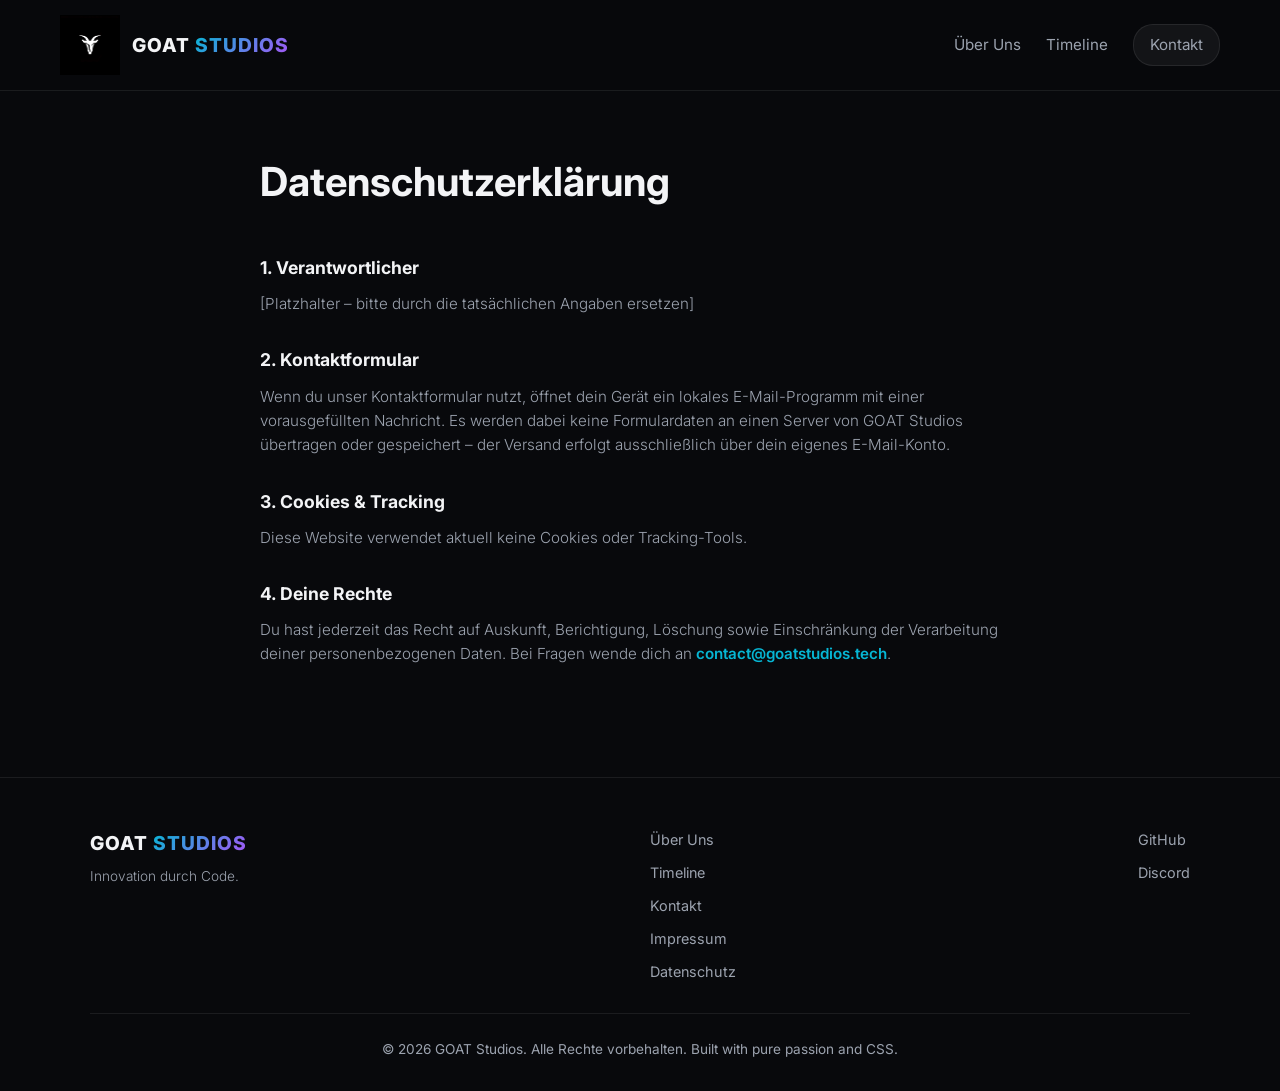
==== datenschutz.html @ 76287d7d "Version 1.1" ====
<!DOCTYPE html>
<html lang="de">
<head>
    <meta charset="UTF-8">
    <meta name="viewport" content="width=device-width, initial-scale=1.0">
    <title>Datenschutz | GOAT Studios</title>
    <link rel="stylesheet" href="style.css">
    <link href="https://fonts.googleapis.com/css2?family=Inter:wght@300;400;600;800&display=swap" rel="stylesheet">
</head>
<body>

    <header class="main-header">
        <div class="header-container">
            <div class="logo-area">
                <img src="GOAT_StudiosNOTEXT.png" alt="GOAT Studios Logo" class="logo">
                <span class="brand-name">GOAT <span class="text-gradient">STUDIOS</span></span>
            </div>
            <nav class="nav-links">
                <a href="index.html#about">Über Uns</a>
                <a href="index.html#timeline">Timeline</a>
                <a href="index.html#contact" class="btn-sm">Kontakt</a>
            </nav>
        </div>
    </header>

    <main>
        <section class="legal-section">
            <div class="section-header" style="text-align:left; margin-bottom: 40px;">
                <h2 class="section-title">Datenschutzerklärung</h2>
            </div>
            <div class="legal-content">
                <h3>1. Verantwortlicher</h3>
                <p>[Platzhalter – bitte durch die tatsächlichen Angaben ersetzen]</p>

                <h3>2. Kontaktformular</h3>
                <p>
                    Wenn du unser Kontaktformular nutzt, öffnet dein Gerät ein lokales E-Mail-Programm mit einer
                    vorausgefüllten Nachricht. Es werden dabei keine Formulardaten an einen Server von GOAT Studios
                    übertragen oder gespeichert – der Versand erfolgt ausschließlich über dein eigenes E-Mail-Konto.
                </p>

                <h3>3. Cookies & Tracking</h3>
                <p>Diese Website verwendet aktuell keine Cookies oder Tracking-Tools.</p>

                <h3>4. Deine Rechte</h3>
                <p>
                    Du hast jederzeit das Recht auf Auskunft, Berichtigung, Löschung sowie Einschränkung der
                    Verarbeitung deiner personenbezogenen Daten. Bei Fragen wende dich an
                    <a href="mailto:contact@goatstudios.tech" class="contact-email">contact@goatstudios.tech</a>.
                </p>
            </div>
        </section>
    </main>

    <footer>
        <div class="footer-container">
            <div class="footer-brand">
                <span class="brand-name">GOAT <span class="text-gradient">STUDIOS</span></span>
                <p class="footer-tagline">Innovation durch Code.</p>
            </div>
            <div class="footer-links">
                <a href="index.html#about">Über Uns</a>
                <a href="index.html#timeline">Timeline</a>
                <a href="index.html#contact">Kontakt</a>
                <a href="impressum.html">Impressum</a>
                <a href="datenschutz.html">Datenschutz</a>
            </div>
            <div class="footer-social">
                <a href="#" aria-label="GitHub" class="social-link">GitHub</a>
                <a href="#" aria-label="Discord" class="social-link">Discord</a>
            </div>
        </div>
        <p class="footer-copy">&copy; <span id="current-year"></span> GOAT Studios. Alle Rechte vorbehalten. Built with pure passion and CSS.</p>
    </footer>

    <script src="script.js"></script>
</body>
</html>
---- style.css ----
/* --- Global Reset & Variablen --- */
:root {
    --bg-dark: #08090c;
    --bg-card: rgba(22, 24, 33, 0.7);
    --bg-card-hover: rgba(28, 31, 43, 0.9);
    --border-color: rgba(255, 255, 255, 0.08);

    --text-main: #f3f4f6;
    --text-muted: #9ca3af;

    --purple: #a855f7;
    --cyan: #06b6d4;
    --gray-dark: #1f2937;

    --glow-purple: rgba(168, 85, 247, 0.4);
    --glow-cyan: rgba(6, 182, 212, 0.4);
}

* {
    box-sizing: border-box;
    margin: 0;
    padding: 0;
    scroll-behavior: smooth;
}

body {
    background-color: var(--bg-dark);
    color: var(--text-main);
    font-family: 'Inter', sans-serif;
    overflow-x: hidden;
    line-height: 1.6;
}

/* Custom Scrollbar */
::-webkit-scrollbar { width: 8px; }
::-webkit-scrollbar-track { background: var(--bg-dark); }
::-webkit-scrollbar-thumb { background: var(--gray-dark); border-radius: 4px; }
::-webkit-scrollbar-thumb:hover { background: var(--purple); }

/* --- Hilfsklassen --- */
.text-gradient {
    background: linear-gradient(135deg, var(--cyan), var(--purple));
    -webkit-background-clip: text;
    -webkit-text-fill-color: transparent;
}

/* --- Header & Navigation --- */
.main-header {
    position: fixed;
    top: 0; left: 0; width: 100%;
    z-index: 1000;
    background: rgba(8, 9, 12, 0.7);
    backdrop-filter: blur(12px);
    border-bottom: 1px solid var(--border-color);
}

.header-container {
    max-width: 1200px;
    margin: 0 auto;
    padding: 15px 20px;
    display: flex;
    justify-content: space-between;
    align-items: center;
}

.logo-area {
    display: flex;
    align-items: center;
    gap: 12px;
}

.logo {
    height: 60px;
    width: auto;
    filter: invert(1) brightness(1.2); /* Invertiert dein schwarzes Logo zu Weiß */
}

.brand-name {
    font-weight: 800;
    letter-spacing: 1px;
    font-size: 1.2rem;
}

.nav-links {
    display: flex;
    align-items: center;
    gap: 25px;
}

.nav-links a {
    color: var(--text-muted);
    text-decoration: none;
    font-size: 0.95rem;
    transition: color 0.3s;
}

.nav-links a:hover { color: var(--text-main); }

.btn-sm {
    background: rgba(255, 255, 255, 0.05);
    padding: 8px 16px;
    border-radius: 20px;
    border: 1px solid var(--border-color);
}

/* --- Hero Sektion --- */
.hero-section {
    position: relative;
    min-height: 78vh;
    display: flex;
    align-items: center;
    justify-content: center;
    text-align: center;
    padding: 150px 20px 50px 20px;
    background: radial-gradient(circle at 50% 35%, rgba(168, 85, 247, 0.12), transparent 55%);
    overflow: hidden;
}

/* Subtile Grid-Textur statt purem Schwarz */
.hero-bg-grid {
    position: absolute;
    inset: 0;
    z-index: 0;
    background-image:
        linear-gradient(to right, rgba(255, 255, 255, 0.04) 1px, transparent 1px),
        linear-gradient(to bottom, rgba(255, 255, 255, 0.04) 1px, transparent 1px);
    background-size: 48px 48px;
    -webkit-mask-image: radial-gradient(ellipse 70% 60% at 50% 30%, #000 20%, transparent 80%);
    mask-image: radial-gradient(ellipse 70% 60% at 50% 30%, #000 20%, transparent 80%);
    pointer-events: none;
}

.hero-content {
    position: relative;
    z-index: 1;
    max-width: 850px;
    display: flex;
    flex-direction: column;
    align-items: center;
}

.hero-title {
    font-size: 3.8rem;
    font-weight: 800;
    line-height: 1.15;
    margin-bottom: 25px;
    letter-spacing: -1px;
}

.hero-subtitle {
    color: var(--text-main);
    font-size: 1.25rem;
    margin-bottom: 15px;
    font-weight: 400;
    line-height: 1.7;
    max-width: 750px;
}

.hero-tagline {
    color: var(--text-muted);
    font-size: 1.05rem;
    font-weight: 300;
    margin-bottom: 35px;
}

.hero-buttons {
    display: flex;
    align-items: center;
    gap: 20px;
}

.hero-contact-btn {
    padding: 14px 28px !important;
    border-radius: 30px !important;
    text-decoration: none;
    font-weight: 600;
    color: var(--text-main) !important;
    transition: all 0.3s ease;
    background: rgba(255, 255, 255, 0.03);
}

.hero-contact-btn:hover {
    background: rgba(255, 255, 255, 0.08);
    border-color: var(--cyan);
    box-shadow: 0 0 15px var(--glow-cyan);
}

.cta-button {
    background: linear-gradient(135deg, var(--purple), var(--cyan));
    color: #fff;
    padding: 14px 32px;
    border-radius: 30px;
    text-decoration: none;
    font-weight: 600;
    box-shadow: 0 4px 20px var(--glow-purple);
    transition: transform 0.3s, box-shadow 0.3s;
    display: inline-block;
    border: none;
    cursor: pointer;
    font-family: inherit;
    font-size: 1rem;
}

.cta-button:hover {
    transform: translateY(-3px);
    box-shadow: 0 6px 25px var(--glow-cyan);
}

/* --- Gemeinsame Section-Header-Styles --- */
.section-header { text-align: center; margin-bottom: 70px; }
.section-header h2 { font-size: 2.5rem; margin-bottom: 15px; }
.section-header p { color: var(--text-muted); }

/* --- About Sektion --- */
.about-section {
    max-width: 1100px;
    margin: 0 auto;
    padding: 90px 20px 60px 20px;
}

.about-grid {
    display: grid;
    grid-template-columns: 1.1fr 1fr;
    gap: 60px;
    align-items: start;
}

.about-text p {
    color: var(--text-muted);
    font-size: 1.05rem;
    font-weight: 300;
    margin-bottom: 20px;
    line-height: 1.8;
}

.about-pillars {
    display: flex;
    flex-direction: column;
    gap: 18px;
}

.pillar-card {
    background: var(--bg-card);
    border: 1px solid var(--border-color);
    border-radius: 14px;
    padding: 22px 24px;
    transition: all 0.3s ease;
}

.pillar-card:hover {
    background: var(--bg-card-hover);
    transform: translateY(-3px);
    border-color: var(--cyan);
}

.pillar-icon {
    font-size: 1.4rem;
    display: block;
    margin-bottom: 10px;
}

.pillar-card h3 {
    font-size: 1.05rem;
    margin-bottom: 8px;
}

.pillar-card p {
    color: var(--text-muted);
    font-size: 0.9rem;
    font-weight: 300;
}

/* --- Timeline Sektion --- */
.timeline-section { max-width: 1100px; margin: 0 auto; padding: 90px 20px; }

/* Das eigentliche Timeline-Gerüst */
.timeline {
    position: relative;
    max-width: 900px;
    margin: 0 auto;
}

/* Die vertikale Center-Linie */
.timeline::after {
    content: '';
    position: absolute;
    width: 2px;
    background: linear-gradient(to bottom, var(--cyan), var(--purple), transparent);
    top: 0; bottom: 0; left: 50%;
    transform: translateX(-50%);
}

.timeline-item {
    position: relative;
    width: 50%;
    padding: 20px 40px;
    opacity: 0; /* Für die JS-Animation */
    transform: translateY(40px);
    transition: all 0.8s cubic-bezier(0.25, 1, 0.5, 1);
}

.timeline-item.left { left: 0; text-align: right; }
.timeline-item.right { left: 50%; text-align: left; }

/* Timeline Punkte auf der Linie */
.timeline-dot {
    position: absolute;
    width: 16px;
    height: 16px;
    border-radius: 50%;
    background: var(--bg-dark);
    border: 3px solid var(--cyan);
    top: 45px;
    z-index: 10;
    transition: background 0.3s, transform 0.3s;
}

.timeline-item.left .timeline-dot { right: -8px; }
.timeline-item.right .timeline-dot { left: -8px; border-color: var(--purple); }

/* Cards Design */
.content-card {
    background: var(--bg-card);
    padding: 30px;
    border-radius: 16px;
    border: 1px solid var(--border-color);
    position: relative;
    transition: all 0.4s ease;
    backdrop-filter: blur(6px);
}

.timeline-item.left .content-card { border-right: 3px solid var(--cyan); }
.timeline-item.right .content-card { border-left: 3px solid var(--purple); }

/* Hover Effekte */
.timeline-item:hover .content-card {
    transform: translateY(-5px);
    background: var(--bg-card-hover);
    box-shadow: 0 10px 30px rgba(0, 0, 0, 0.5);
}

.timeline-item.left:hover .timeline-dot { background: var(--cyan); transform: scale(1.3); }
.timeline-item.right:hover .timeline-dot { background: var(--purple); transform: scale(1.3); }

/* Card Internals */
.year-badge {
    font-size: 0.85rem;
    font-weight: 800;
    color: var(--cyan);
    letter-spacing: 1px;
    display: inline-block;
    margin-bottom: 10px;
}
.timeline-item.right .year-badge { color: var(--purple); }

.card-header {
    display: flex;
    justify-content: space-between;
    align-items: center;
    gap: 15px;
    margin-bottom: 15px;
}

.timeline-item.left .card-header { flex-direction: row-reverse; }

.status-badge {
    font-size: 0.75rem;
    padding: 4px 10px;
    border-radius: 12px;
    font-weight: 600;
}
.status-badge.active { background: rgba(6, 182, 212, 0.15); color: var(--cyan); }
.status-badge.archived { background: var(--gray-dark); color: var(--text-muted); }

.project-desc { color: var(--text-muted); font-size: 0.95rem; margin-bottom: 20px; font-weight: 300; }

.tech-stack {
    display: flex;
    gap: 8px;
    flex-wrap: wrap;
    margin-bottom: 20px;
}
.timeline-item.left .tech-stack { justify-content: flex-end; }

.tech-stack span {
    background: rgba(255, 255, 255, 0.04);
    border: 1px solid var(--border-color);
    padding: 4px 10px;
    border-radius: 6px;
    font-size: 0.8rem;
    color: var(--text-main);
}

.project-link {
    color: var(--text-main);
    text-decoration: none;
    font-size: 0.9rem;
    font-weight: 600;
    transition: opacity 0.3s;
}
.project-link:hover { opacity: 0.7; }

/* JS Trigger Klasse */
.timeline-item.visible {
    opacity: 1;
    transform: translateY(0);
}

/* --- Kontakt Sektion --- */
.contact-section {
    max-width: 1000px;
    margin: 0 auto;
    padding: 90px 20px 110px 20px;
}

.contact-wrapper {
    display: grid;
    grid-template-columns: 1.3fr 1fr;
    gap: 40px;
    align-items: start;
}

.contact-form {
    background: var(--bg-card);
    border: 1px solid var(--border-color);
    border-radius: 16px;
    padding: 35px;
    display: flex;
    flex-direction: column;
    gap: 20px;
    backdrop-filter: blur(6px);
}

.form-group {
    display: flex;
    flex-direction: column;
    gap: 8px;
}

.form-group label {
    font-size: 0.85rem;
    color: var(--text-muted);
    font-weight: 600;
}

.form-group input,
.form-group textarea {
    background: rgba(255, 255, 255, 0.04);
    border: 1px solid var(--border-color);
    border-radius: 10px;
    padding: 12px 14px;
    color: var(--text-main);
    font-family: inherit;
    font-size: 0.95rem;
    resize: vertical;
    transition: border-color 0.3s, box-shadow 0.3s;
}

.form-group input:focus,
.form-group textarea:focus {
    outline: none;
    border-color: var(--cyan);
    box-shadow: 0 0 0 3px var(--glow-cyan);
}

.contact-submit {
    align-self: flex-start;
    margin-top: 5px;
}

.contact-direct {
    background: var(--bg-card);
    border: 1px solid var(--border-color);
    border-radius: 16px;
    padding: 30px;
    height: fit-content;
}

.contact-direct h3 { margin-bottom: 10px; font-size: 1.1rem; }
.contact-direct p { color: var(--text-muted); font-size: 0.9rem; margin-bottom: 15px; font-weight: 300; }

.contact-email {
    color: var(--cyan);
    text-decoration: none;
    font-weight: 600;
    word-break: break-all;
    transition: opacity 0.3s;
}
.contact-email:hover { opacity: 0.75; }

/* --- Legal Pages (Impressum / Datenschutz) --- */
.legal-section {
    max-width: 800px;
    margin: 0 auto;
    padding: 150px 20px 100px 20px;
}

.legal-content h3 {
    margin-top: 30px;
    margin-bottom: 10px;
    font-size: 1.1rem;
    color: var(--text-main);
}

.legal-content p {
    color: var(--text-muted);
    font-weight: 300;
    font-size: 0.95rem;
    margin-bottom: 10px;
}

/* --- Footer --- */
footer {
    border-top: 1px solid var(--border-color);
    padding: 50px 20px 30px 20px;
}

.footer-container {
    max-width: 1100px;
    margin: 0 auto;
    display: flex;
    flex-wrap: wrap;
    justify-content: space-between;
    align-items: flex-start;
    gap: 30px;
    padding-bottom: 30px;
    border-bottom: 1px solid var(--border-color);
}

.footer-tagline {
    color: var(--text-muted);
    font-size: 0.85rem;
    margin-top: 8px;
    font-weight: 300;
}

.footer-links,
.footer-social {
    display: flex;
    flex-direction: column;
    gap: 10px;
}

.footer-links a,
.footer-social a {
    color: var(--text-muted);
    text-decoration: none;
    font-size: 0.9rem;
    transition: color 0.3s;
}

.footer-links a:hover,
.footer-social a:hover { color: var(--text-main); }

.footer-copy {
    text-align: center;
    padding-top: 25px;
    color: var(--text-muted);
    font-size: 0.85rem;
    max-width: 1100px;
    margin: 0 auto;
}

/* --- Responsive Media Queries (Mobile First für die Timeline) --- */
@media screen and (max-width: 768px) {
    .hero-title { font-size: 2.5rem; }
    .hero-subtitle { font-size: 1.1rem; }
    .hero-buttons { flex-direction: column; width: 100%; gap: 15px; }
    .cta-button, .hero-contact-btn { width: 100%; text-align: center; }

    .about-grid { grid-template-columns: 1fr; gap: 40px; }

    .contact-wrapper { grid-template-columns: 1fr; }

    .timeline::after { left: 20px; } /* Linie nach ganz links verschieben */

    .timeline-item {
        width: 100%;
        padding-left: 55px;
        padding-right: 0;
        text-align: left !important;
    }

    .timeline-item.right { left: 0; }

    .timeline-dot { left: 12px !important; top: 45px; }

    .timeline-item.left .content-card { border-right: none; border-left: 3px solid var(--cyan); }
    .timeline-item.left .card-header, .timeline-item.left .tech-stack { flex-direction: row; justify-content: flex-start; }

    .header-container { flex-direction: column; gap: 15px; }

    .footer-container { flex-direction: column; }
}
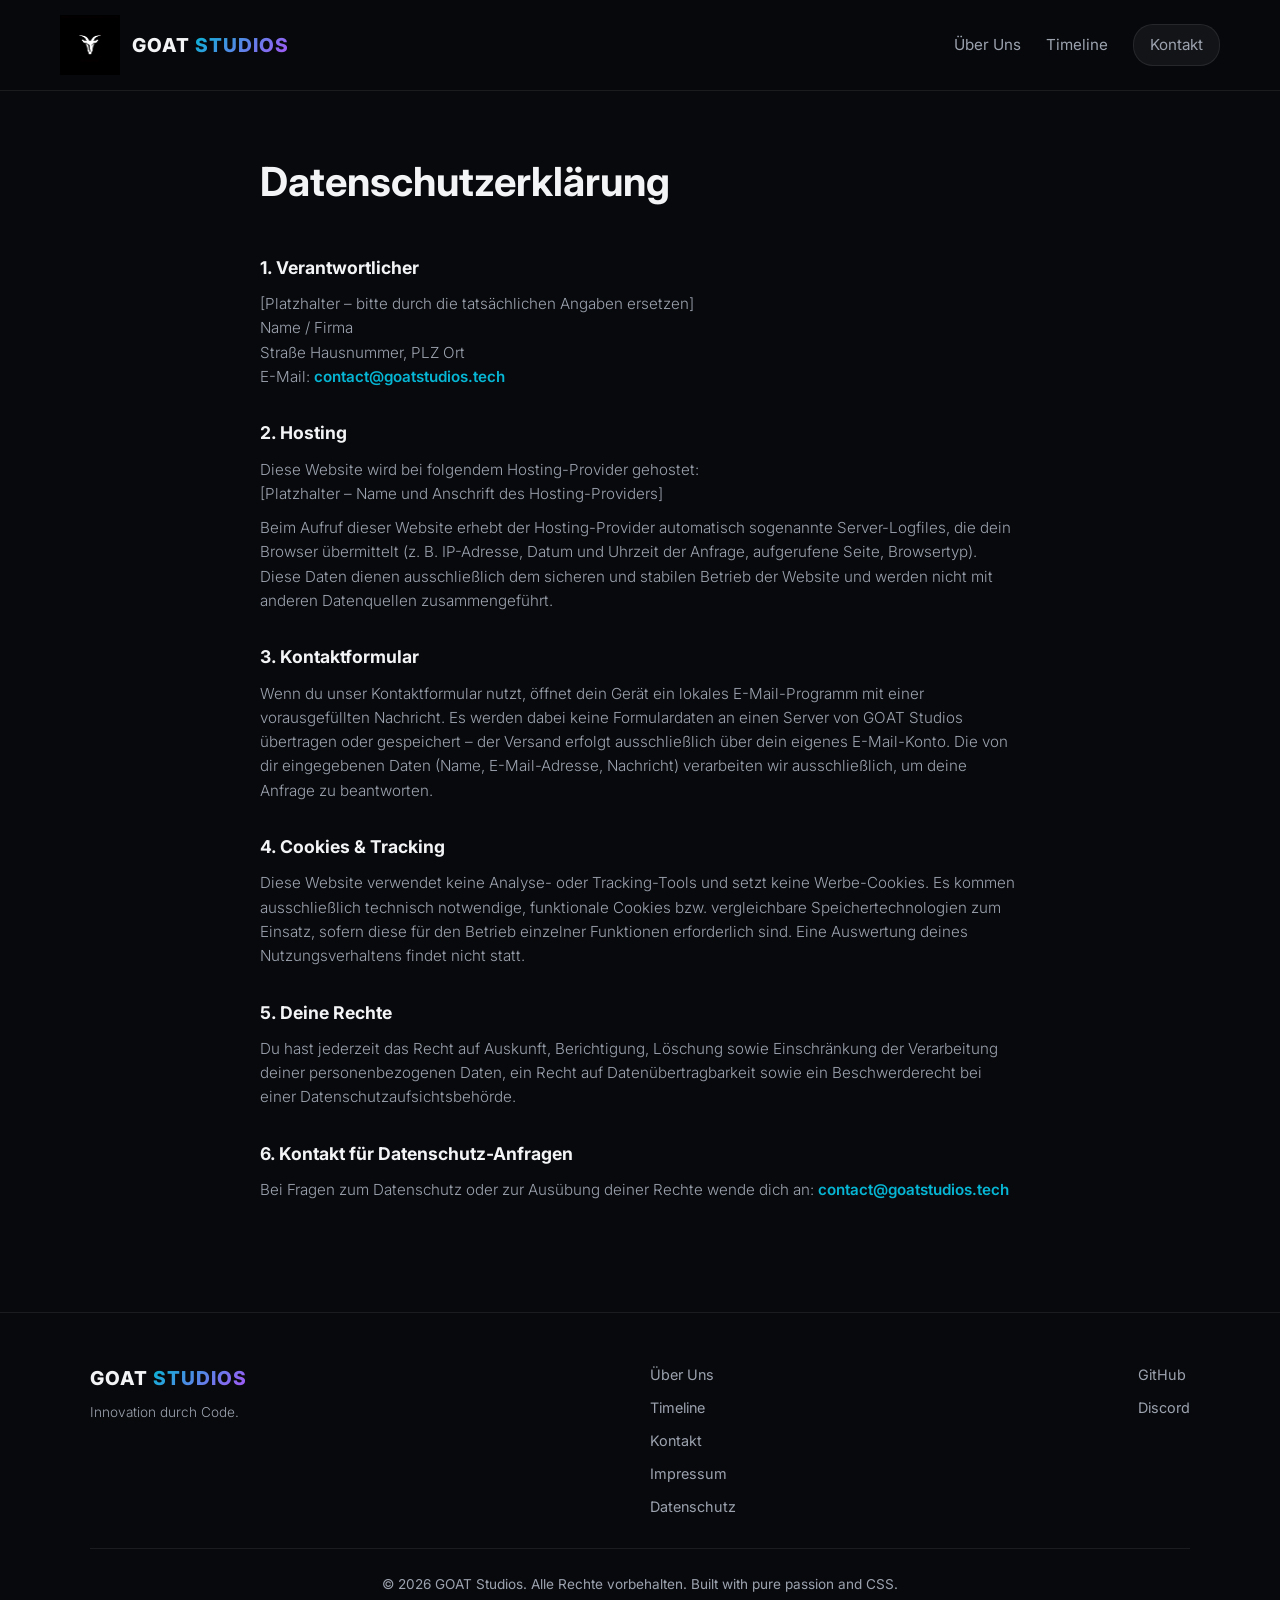
==== commit 139df1d0: "Version 1.1.2 Impressum und Datenschutz" ====
--- a/datenschutz.html
+++ b/datenschutz.html
@@ -30,23 +30,53 @@
             </div>
             <div class="legal-content">
                 <h3>1. Verantwortlicher</h3>
-                <p>[Platzhalter – bitte durch die tatsächlichen Angaben ersetzen]</p>
+                <p>
+                    [Platzhalter – bitte durch die tatsächlichen Angaben ersetzen]<br>
+                    Name / Firma<br>
+                    Straße Hausnummer, PLZ Ort<br>
+                    E-Mail: <a href="mailto:contact@goatstudios.tech" class="contact-email">contact@goatstudios.tech</a>
+                </p>
 
-                <h3>2. Kontaktformular</h3>
+                <h3>2. Hosting</h3>
+                <p>
+                    Diese Website wird bei folgendem Hosting-Provider gehostet:<br>
+                    [Platzhalter – Name und Anschrift des Hosting-Providers]
+                </p>
+                <p>
+                    Beim Aufruf dieser Website erhebt der Hosting-Provider automatisch sogenannte Server-Logfiles,
+                    die dein Browser übermittelt (z. B. IP-Adresse, Datum und Uhrzeit der Anfrage, aufgerufene Seite,
+                    Browsertyp). Diese Daten dienen ausschließlich dem sicheren und stabilen Betrieb der Website und
+                    werden nicht mit anderen Datenquellen zusammengeführt.
+                </p>
+
+                <h3>3. Kontaktformular</h3>
                 <p>
                     Wenn du unser Kontaktformular nutzt, öffnet dein Gerät ein lokales E-Mail-Programm mit einer
                     vorausgefüllten Nachricht. Es werden dabei keine Formulardaten an einen Server von GOAT Studios
                     übertragen oder gespeichert – der Versand erfolgt ausschließlich über dein eigenes E-Mail-Konto.
+                    Die von dir eingegebenen Daten (Name, E-Mail-Adresse, Nachricht) verarbeiten wir ausschließlich,
+                    um deine Anfrage zu beantworten.
                 </p>
 
-                <h3>3. Cookies & Tracking</h3>
-                <p>Diese Website verwendet aktuell keine Cookies oder Tracking-Tools.</p>
+                <h3>4. Cookies & Tracking</h3>
+                <p>
+                    Diese Website verwendet keine Analyse- oder Tracking-Tools und setzt keine Werbe-Cookies.
+                    Es kommen ausschließlich technisch notwendige, funktionale Cookies bzw. vergleichbare
+                    Speichertechnologien zum Einsatz, sofern diese für den Betrieb einzelner Funktionen erforderlich
+                    sind. Eine Auswertung deines Nutzungsverhaltens findet nicht statt.
+                </p>
 
-                <h3>4. Deine Rechte</h3>
+                <h3>5. Deine Rechte</h3>
                 <p>
                     Du hast jederzeit das Recht auf Auskunft, Berichtigung, Löschung sowie Einschränkung der
-                    Verarbeitung deiner personenbezogenen Daten. Bei Fragen wende dich an
-                    <a href="mailto:contact@goatstudios.tech" class="contact-email">contact@goatstudios.tech</a>.
+                    Verarbeitung deiner personenbezogenen Daten, ein Recht auf Datenübertragbarkeit sowie ein
+                    Beschwerderecht bei einer Datenschutzaufsichtsbehörde.
+                </p>
+
+                <h3>6. Kontakt für Datenschutz-Anfragen</h3>
+                <p>
+                    Bei Fragen zum Datenschutz oder zur Ausübung deiner Rechte wende dich an:
+                    <a href="mailto:contact@goatstudios.tech" class="contact-email">contact@goatstudios.tech</a>
                 </p>
             </div>
         </section>
--- a/style.css
+++ b/style.css
@@ -271,13 +271,18 @@
 }
 
 /* --- Timeline Sektion --- */
-.timeline-section { max-width: 1100px; margin: 0 auto; padding: 90px 20px; }
+.timeline-section { max-width: 1300px; margin: 0 auto; padding: 90px 20px; }
 
 /* Das eigentliche Timeline-Gerüst */
 .timeline {
     position: relative;
-    max-width: 900px;
+    max-width: 1200px;
     margin: 0 auto;
+}
+
+@media screen and (min-width: 1400px) {
+    .timeline-section { max-width: 1440px; }
+    .timeline { max-width: 1320px; }
 }
 
 /* Die vertikale Center-Linie */
@@ -299,8 +304,12 @@
     transition: all 0.8s cubic-bezier(0.25, 1, 0.5, 1);
 }
 
-.timeline-item.left { left: 0; text-align: right; }
+.timeline-item.left { left: 0; text-align: left; }
 .timeline-item.right { left: 50%; text-align: left; }
+
+@media screen and (min-width: 769px) {
+    .timeline-item.left .content-card { margin-left: auto; }
+}
 
 /* Timeline Punkte auf der Linie */
 .timeline-dot {
@@ -327,6 +336,11 @@
     position: relative;
     transition: all 0.4s ease;
     backdrop-filter: blur(6px);
+    max-width: 500px;
+}
+
+@media screen and (min-width: 1400px) {
+    .content-card { max-width: 560px; }
 }
 
 .timeline-item.left .content-card { border-right: 3px solid var(--cyan); }
@@ -361,7 +375,7 @@
     margin-bottom: 15px;
 }
 
-.timeline-item.left .card-header { flex-direction: row-reverse; }
+
 
 .status-badge {
     font-size: 0.75rem;
@@ -380,8 +394,6 @@
     flex-wrap: wrap;
     margin-bottom: 20px;
 }
-.timeline-item.left .tech-stack { justify-content: flex-end; }
-
 .tech-stack span {
     background: rgba(255, 255, 255, 0.04);
     border: 1px solid var(--border-color);
@@ -399,6 +411,14 @@
     transition: opacity 0.3s;
 }
 .project-link:hover { opacity: 0.7; }
+
+.project-link.disabled {
+    color: var(--text-muted);
+    cursor: default;
+    font-weight: 600;
+    opacity: 0.55;
+}
+.project-link.disabled:hover { opacity: 0.55; }
 
 /* JS Trigger Klasse */
 .timeline-item.visible {
@@ -585,8 +605,7 @@
 
     .timeline-dot { left: 12px !important; top: 45px; }
 
-    .timeline-item.left .content-card { border-right: none; border-left: 3px solid var(--cyan); }
-    .timeline-item.left .card-header, .timeline-item.left .tech-stack { flex-direction: row; justify-content: flex-start; }
+    .timeline-item.left .content-card { border-right: none; border-left: 3px solid var(--cyan); margin-left: 0; max-width: none; }
 
     .header-container { flex-direction: column; gap: 15px; }
 
